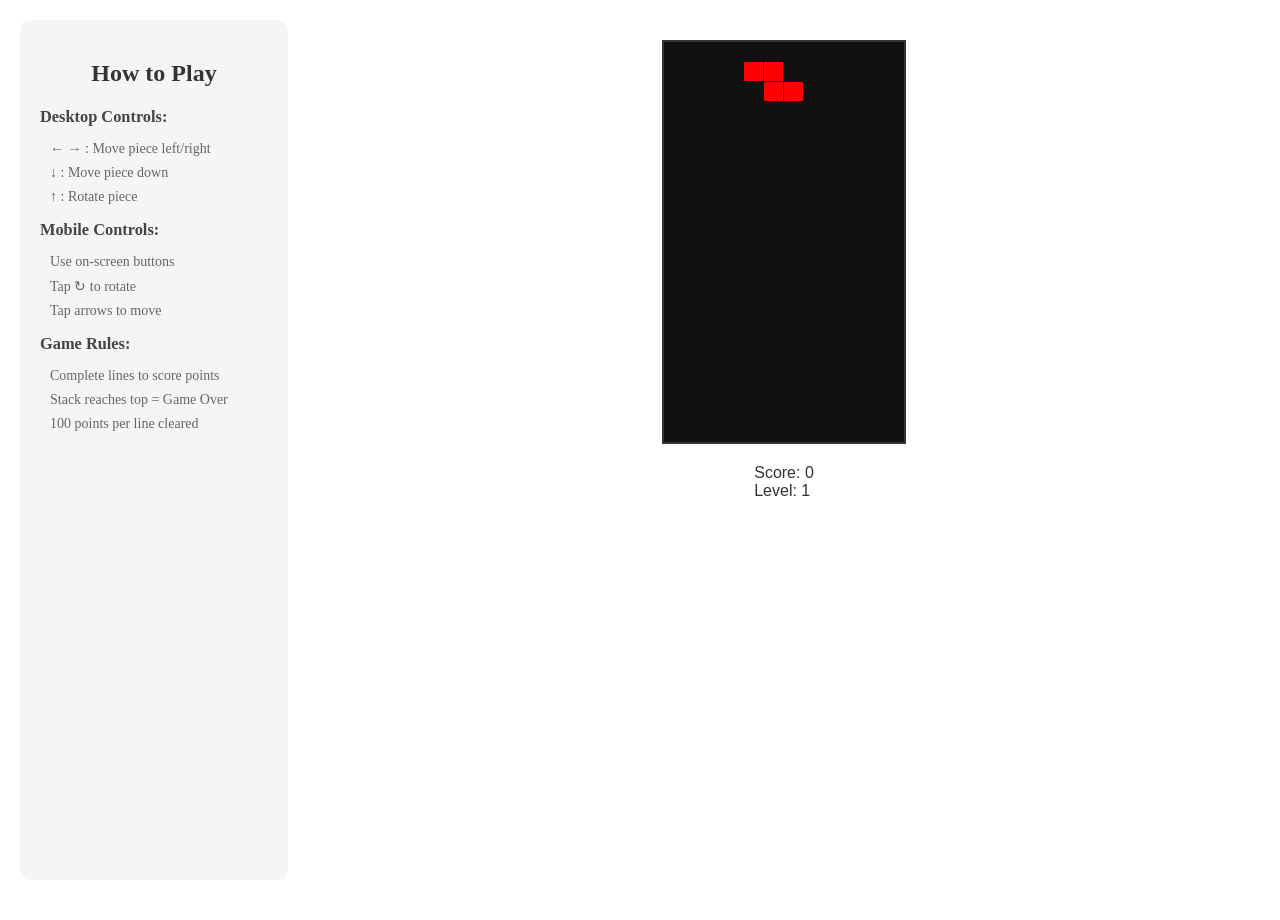
==== index.html @ bd9ed872 "moved files" ====
<!DOCTYPE html>
<html>
    <head>
        <meta name="viewport" content="width=device-width, initial-scale=1.0, maximum-scale=1.0, user-scalable=no">
        <title>Tetris</title>
        <link rel="stylesheet" href="styles.css">
    </head>
<body>
    <div class="wrapper">
        <div class="instructions">
            <h2>How to Play</h2>
            <div class="instruction-content">
                <h3>Desktop Controls:</h3>
                <ul>
                    <li>← → : Move piece left/right</li>
                    <li>↓ : Move piece down</li>
                    <li>↑ : Rotate piece</li>
                </ul>
                
                <h3>Mobile Controls:</h3>
                <ul>
                    <li>Use on-screen buttons</li>
                    <li>Tap ↻ to rotate</li>
                    <li>Tap arrows to move</li>
                </ul>
                
                <h3>Game Rules:</h3>
                <ul>
                    <li>Complete lines to score points</li>
                    <li>Stack reaches top = Game Over</li>
                    <li>100 points per line cleared</li>
                </ul>
            </div>
        </div>
    <div class="game-container">
        <canvas id="tetris" width="240" height="400"></canvas>
        <div class="info">
            <div>Score: <span id="score">0</span></div>
            <div>Level: <span id="level">1</span></div>
        </div>
        <div class="controls">
            <div class="control-row">
                <button class="control-btn" id="rotate">↻</button>
            </div>
            <div class="control-row">
                <button class="control-btn" id="left">←</button>
                <button class="control-btn" id="down">↓</button>
                <button class="control-btn" id="right">→</button>
            </div>
        </div>
    </div>
    <script src="js/tetris.js"></script>
</body>
</html>
---- styles.css ----
body {
    margin: 0;
    padding: 0;
    overflow: hidden;
    touch-action: none;
}

.game-container {
    display: flex;
    flex-direction: column;
    align-items: center;
    padding: 20px;
    width: 100%;
    height: 100vh;
    box-sizing: border-box;
}

canvas {
    border: 2px solid #333;
    background: #111;
    max-width: 100%;
    height: auto;
}

.info {
    margin-top: 20px;
    color: #333;
    font-family: Arial, sans-serif;
}

.controls {
    display: none;
    margin-top: 20px;
    width: 100%;
    max-width: 300px;
}

.control-row {
    display: flex;
    justify-content: center;
    gap: 10px;
    margin: 5px 0;
}

.control-btn {
    width: 60px;
    height: 60px;
    background: #333;
    color: white;
    border: none;
    border-radius: 50%;
    font-size: 24px;
    touch-action: none;
}

@media (max-width: 768px) {
    .controls {
        display: block;
    }
    
    canvas {
        max-height: 60vh;
    }
}

/* Add to existing CSS */
.wrapper {
    display: flex;
    width: 100%;
    height: 100vh;
    padding: 20px;
    box-sizing: border-box;
}

.instructions {
    width: 300px;
    padding: 20px;
    background: #f5f5f5;
    border-radius: 10px;
    margin-right: 20px;
}

.instructions h2 {
    color: #333;
    margin-bottom: 20px;
    text-align: center;
}

.instruction-content {
    font-size: 14px;
}

.instruction-content h3 {
    color: #444;
    margin: 15px 0 10px;
}

.instruction-content ul {
    list-style: none;
    padding-left: 10px;
}

.instruction-content li {
    margin: 8px 0;
    color: #666;
}

@media (max-width: 768px) {
    .wrapper {
        flex-direction: column;
    }
    
    .instructions {
        width: 100%;
        margin-right: 0;
        margin-bottom: 20px;
    }
    
    .game-container {
        height: auto;
    }
}
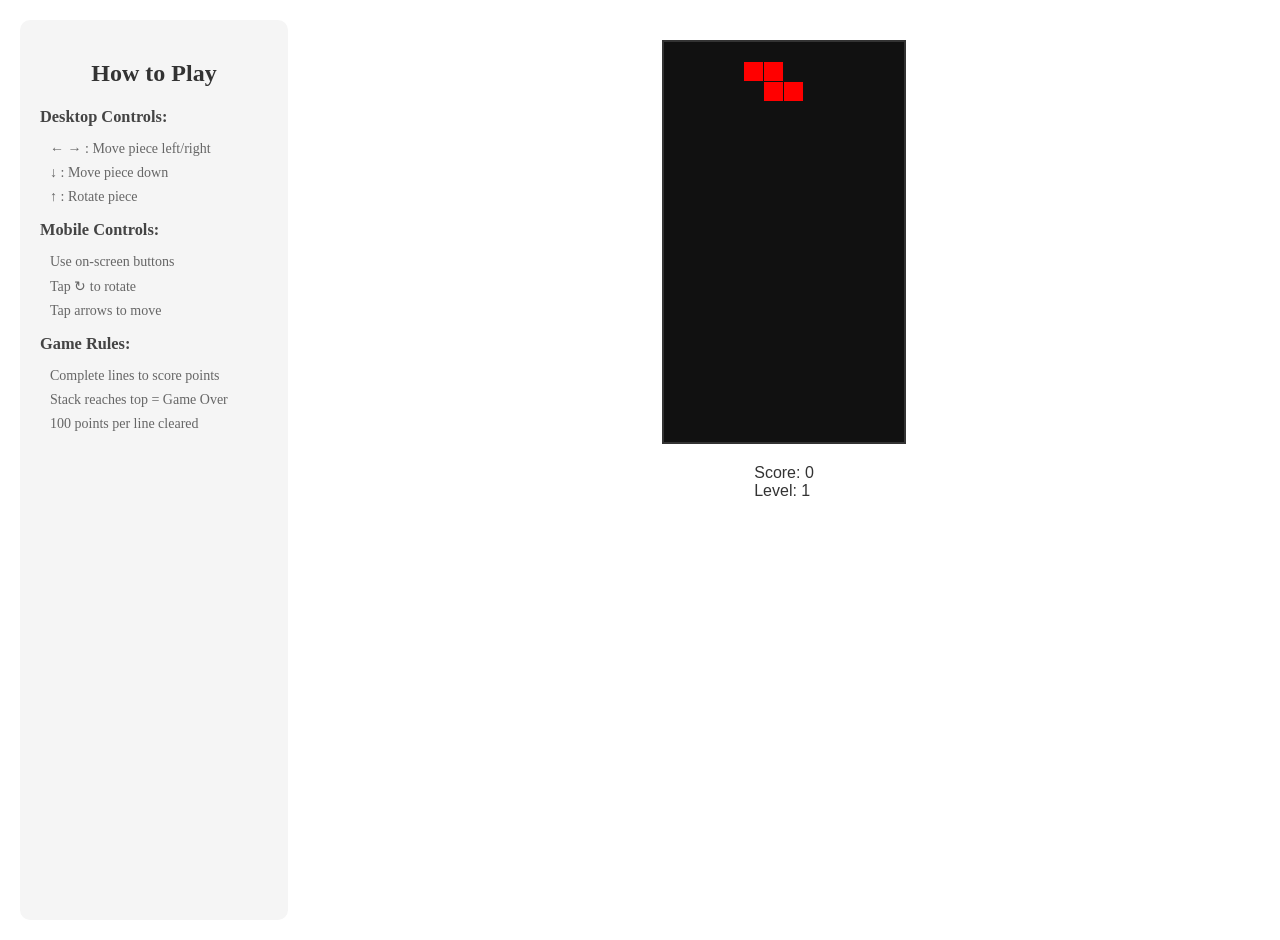
==== commit be842e43: "changes to make mobile work" ====
--- a/index.html
+++ b/index.html
@@ -1,7 +1,7 @@
 <!DOCTYPE html>
 <html>
     <head>
-        <meta name="viewport" content="width=device-width, initial-scale=1.0, maximum-scale=1.0, user-scalable=no">
+        <meta name="viewport" content="width=device-width, initial-scale=1.0, user-scalable=no">
         <title>Tetris</title>
         <link rel="stylesheet" href="styles.css">
     </head>
--- a/styles.css
+++ b/styles.css
@@ -1,8 +1,8 @@
 body {
     margin: 0;
     padding: 0;
-    overflow: hidden;
-    touch-action: none;
+    overflow-y: auto;
+    touch-action: pan-y;
 }
 
 .game-container {
@@ -58,16 +58,37 @@
         display: block;
     }
     
+    body {
+        height: auto;
+        overflow-y: auto;
+    }
+    
+    .wrapper {
+        flex-direction: column;
+        height: auto;
+        min-height: auto;
+    }
+    
+    .instructions {
+        max-height: 40vh;
+        overflow-y: auto;
+        margin-bottom: 20px;
+    }
+    
+    .game-container {
+        height: auto;
+        min-height: 50vh;
+    }
+    
     canvas {
-        max-height: 60vh;
+        max-height: 50vh;
     }
 }
 
 /* Add to existing CSS */
 .wrapper {
     display: flex;
-    width: 100%;
-    height: 100vh;
+    min-height: 100vh;
     padding: 20px;
     box-sizing: border-box;
 }
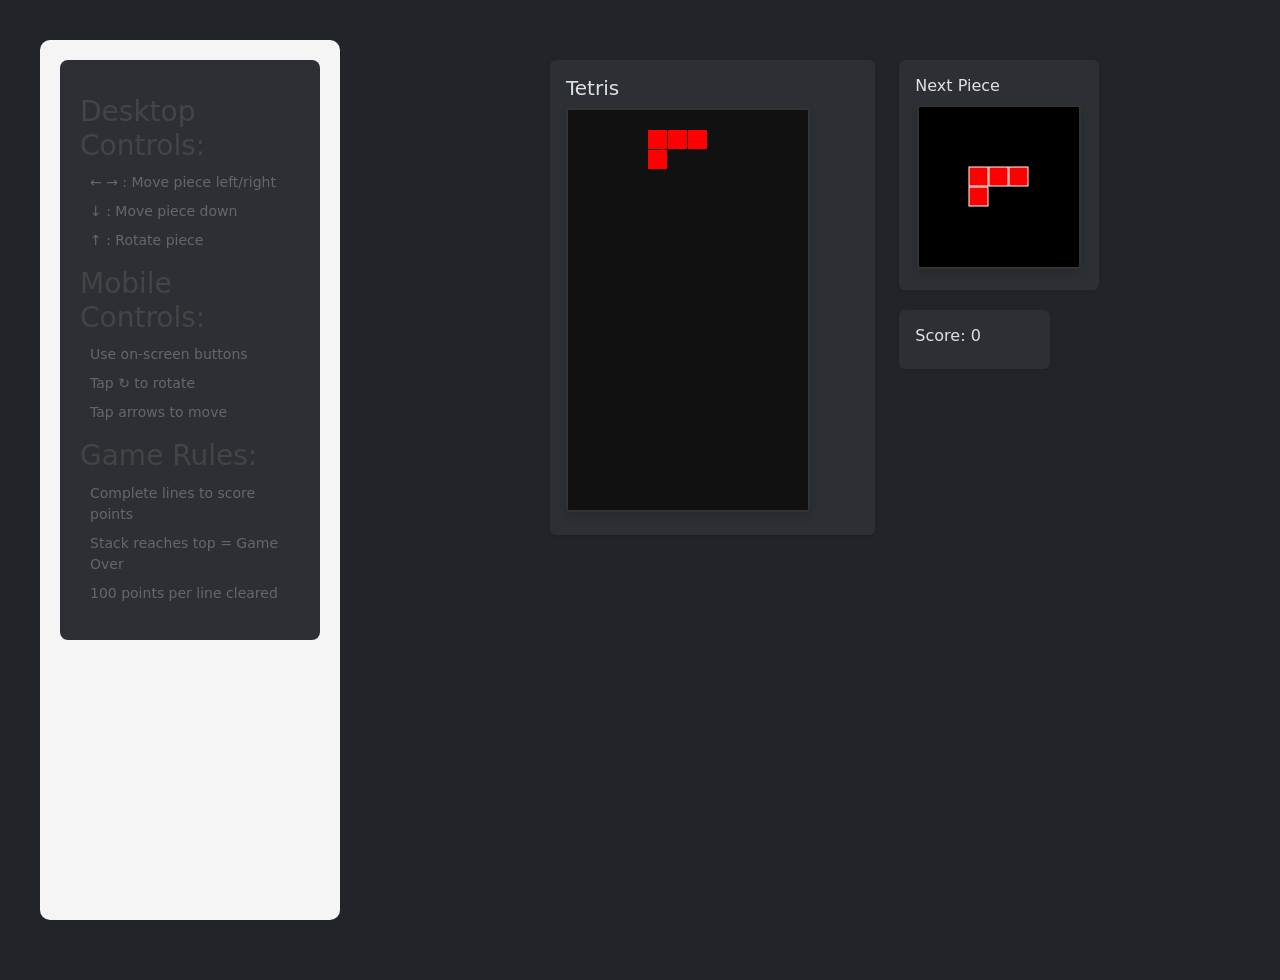
==== commit 88d884b3: "changes to the game to make it more mobile friendly" ====
--- a/index.html
+++ b/index.html
@@ -1,54 +1,116 @@
 <!DOCTYPE html>
-<html>
-    <head>
-        <meta name="viewport" content="width=device-width, initial-scale=1.0, user-scalable=no">
-        <title>Tetris</title>
-        <link rel="stylesheet" href="styles.css">
-    </head>
+<html data-bs-theme="dark">
+<head>
+    <meta name="viewport" content="width=device-width, initial-scale=1.0, user-scalable=no">
+    <title>Tetris</title>
+    <link href="https://cdn.jsdelivr.net/npm/bootstrap@5.3.2/dist/css/bootstrap.min.css" rel="stylesheet">
+    <link rel="stylesheet" href="https://cdnjs.cloudflare.com/ajax/libs/font-awesome/6.4.2/css/all.min.css">
+    <link rel="stylesheet" href="styles.css">
+</head>
 <body>
     <div class="wrapper">
         <div class="instructions">
-            <h2>How to Play</h2>
-            <div class="instruction-content">
-                <h3>Desktop Controls:</h3>
-                <ul>
-                    <li>← → : Move piece left/right</li>
-                    <li>↓ : Move piece down</li>
-                    <li>↑ : Rotate piece</li>
-                </ul>
-                
-                <h3>Mobile Controls:</h3>
-                <ul>
-                    <li>Use on-screen buttons</li>
-                    <li>Tap ↻ to rotate</li>
-                    <li>Tap arrows to move</li>
-                </ul>
-                
-                <h3>Game Rules:</h3>
-                <ul>
-                    <li>Complete lines to score points</li>
-                    <li>Stack reaches top = Game Over</li>
-                    <li>100 points per line cleared</li>
-                </ul>
+            <button class="btn btn-secondary instruction-toggle w-100" type="button" 
+                    data-bs-toggle="collapse" 
+                    data-bs-target="#howToPlay" 
+                    aria-expanded="false">
+                How to Play <i class="fas fa-chevron-down ms-2"></i>
+            </button>
+            <div class="collapse" id="howToPlay">
+                <div class="instruction-content">
+                    <h3>Desktop Controls:</h3>
+                    <ul>
+                        <li>← → : Move piece left/right</li>
+                        <li>↓ : Move piece down</li>
+                        <li>↑ : Rotate piece</li>
+                    </ul>
+                    
+                    <h3>Mobile Controls:</h3>
+                    <ul>
+                        <li>Use on-screen buttons</li>
+                        <li>Tap ↻ to rotate</li>
+                        <li>Tap arrows to move</li>
+                    </ul>
+                    
+                    <h3>Game Rules:</h3>
+                    <ul>
+                        <li>Complete lines to score points</li>
+                        <li>Stack reaches top = Game Over</li>
+                        <li>100 points per line cleared</li>
+                    </ul>
+                </div>
             </div>
         </div>
     <div class="game-container">
-        <canvas id="tetris" width="240" height="400"></canvas>
-        <div class="info">
-            <div>Score: <span id="score">0</span></div>
-            <div>Level: <span id="level">1</span></div>
-        </div>
-        <div class="controls">
-            <div class="control-row">
-                <button class="control-btn" id="rotate">↻</button>
+        <div class="row">
+            <div class="col-md-8">
+                <div class="card shadow-sm">
+                    <div class="card-body">
+                        <h5 class="card-title">Tetris</h5>
+                        <canvas id="tetris" width="240" height="400"></canvas>
+                    </div>
+                </div>
             </div>
-            <div class="control-row">
-                <button class="control-btn" id="left">←</button>
-                <button class="control-btn" id="down">↓</button>
-                <button class="control-btn" id="right">→</button>
+            <div class="col-md-4">
+                <div class="card preview-card shadow-sm">
+                    <div class="card-body">
+                        <h6 class="card-title">Next Piece</h6>
+                        <canvas id="preview" width="160" height="160"></canvas>
+                    </div>
+                </div>
+                <div class="card shadow-sm">
+                    <div class="card-body">
+                        <h6 class="card-title">Score: <span id="score">0</span></h6>
+                    </div>
+                </div>
             </div>
         </div>
     </div>
+    
+    <!-- Single controls section -->
+    <div class="controls-section">
+        <div class="card shadow-sm">
+            <div class="card-body">
+                <h6 class="card-title">Controls</h6>
+                <div class="controls d-flex flex-column align-items-center">
+                    <button id="rotate" class="btn btn-primary btn-control mb-2">
+                        <i class="fas fa-redo"></i>
+                    </button>
+                    <div class="d-flex justify-content-center gap-2">
+                        <button id="left" class="btn btn-primary btn-control">
+                            <i class="fas fa-arrow-left"></i>
+                        </button>
+                        <button id="down" class="btn btn-primary btn-control">
+                            <i class="fas fa-arrow-down"></i>
+                        </button>
+                        <button id="right" class="btn btn-primary btn-control">
+                            <i class="fas fa-arrow-right"></i>
+                        </button>
+                    </div>
+                </div>
+            </div>
+        </div>
+    </div>
+    <script src="https://cdn.jsdelivr.net/npm/bootstrap@5.3.2/dist/js/bootstrap.bundle.min.js"></script>
+    <script>
+        document.addEventListener('DOMContentLoaded', function() {
+            const howToPlay = document.getElementById('howToPlay');
+            const toggle = document.querySelector('.instruction-toggle i');
+            
+            howToPlay.addEventListener('show.bs.collapse', function () {
+                toggle.style.transform = 'rotate(180deg)';
+            });
+            
+            howToPlay.addEventListener('hide.bs.collapse', function () {
+                toggle.style.transform = 'rotate(0deg)';
+            });
+            
+            // Set initial state based on screen size
+            if (window.innerWidth > 768) {
+                new bootstrap.Collapse(howToPlay, { show: true });
+            }
+        });
+    </script>
     <script src="js/tetris.js"></script>
 </body>
 </html>
--- a/styles.css
+++ b/styles.css
@@ -3,6 +3,9 @@
     padding: 0;
     overflow-y: auto;
     touch-action: pan-y;
+    background-color: #212529;
+    padding: 20px;
+    color: #f8f9fa;
 }
 
 .game-container {
@@ -13,6 +16,8 @@
     width: 100%;
     height: 100vh;
     box-sizing: border-box;
+    max-width: 800px;
+    margin: 0 auto;
 }
 
 canvas {
@@ -20,6 +25,8 @@
     background: #111;
     max-width: 100%;
     height: auto;
+    border-radius: 4px;
+    box-shadow: 0 0.25rem 0.5rem rgba(0,0,0,0.15);
 }
 
 .info {
@@ -33,6 +40,7 @@
     margin-top: 20px;
     width: 100%;
     max-width: 300px;
+    gap: 10px;
 }
 
 .control-row {
@@ -99,6 +107,7 @@
     background: #f5f5f5;
     border-radius: 10px;
     margin-right: 20px;
+    margin-bottom: 20px;
 }
 
 .instructions h2 {
@@ -109,6 +118,10 @@
 
 .instruction-content {
     font-size: 14px;
+    background-color: #2c3034;
+    padding: 20px;
+    border-radius: 8px;
+    margin-bottom: 20px;
 }
 
 .instruction-content h3 {
@@ -124,6 +137,30 @@
 .instruction-content li {
     margin: 8px 0;
     color: #666;
+}
+
+.preview-container {
+    margin: 10px 0;
+    padding: 10px;
+    background-color: rgba(0, 0, 0, 0.2);
+    border-radius: 5px;
+}
+
+#preview {
+    background-color: #000;
+    display: block;
+    margin: 5px auto;
+}
+
+.preview-container {
+    margin-top: 20px;
+    text-align: center;
+}
+
+#preview {
+    background: #000;
+    margin-top: 10px;
+    border: 2px solid #333;
 }
 
 @media (max-width: 768px) {
@@ -140,4 +177,89 @@
     .game-container {
         height: auto;
     }
+}
+
+.preview-card {
+    width: 200px;
+    margin-bottom: 20px;
+    background-color: #2c3034;
+    border: none;
+}
+
+.card {
+    background-color: #2c3034;
+    border: none;
+    box-shadow: 0 0.5rem 1rem rgba(0,0,0,0.15);
+}
+
+.btn-primary {
+    background-color: #0d6efd;
+    border: none;
+    padding: 0.8rem;
+    transition: all 0.2s;
+}
+
+.btn-primary:hover {
+    transform: scale(1.05);
+    background-color: #0b5ed7;
+}
+
+#tetris {
+    background-color: #111;
+}
+
+.instruction-toggle {
+    display: none;
+}
+
+.btn-control {
+    width: 45px;
+    height: 45px;
+    padding: 0.5rem;
+    touch-action: manipulation;
+    -webkit-touch-callout: none;
+    -webkit-user-select: none;
+    user-select: none;
+}
+
+.controls-section {
+    display: none;
+}
+
+/* Media Queries */
+@media (max-width: 768px) {
+    .instruction-toggle {
+        display: block;
+        margin-bottom: 1rem;
+    }
+    
+    .instructions {
+        width: 100%;
+        background: none;
+        padding: 0;
+    }
+    
+    .instruction-content {
+        margin-bottom: 1rem;
+    }
+    
+    .btn-control {
+        width: 60px;
+        height: 60px;
+    }
+    
+    .controls-section {
+        display: block;
+        margin-top: 1rem;
+    }
+}
+
+@media (min-width: 769px) {
+    .instruction-toggle {
+        display: none;
+    }
+    
+    .controls-section {
+        display: none !important;
+    }
 }
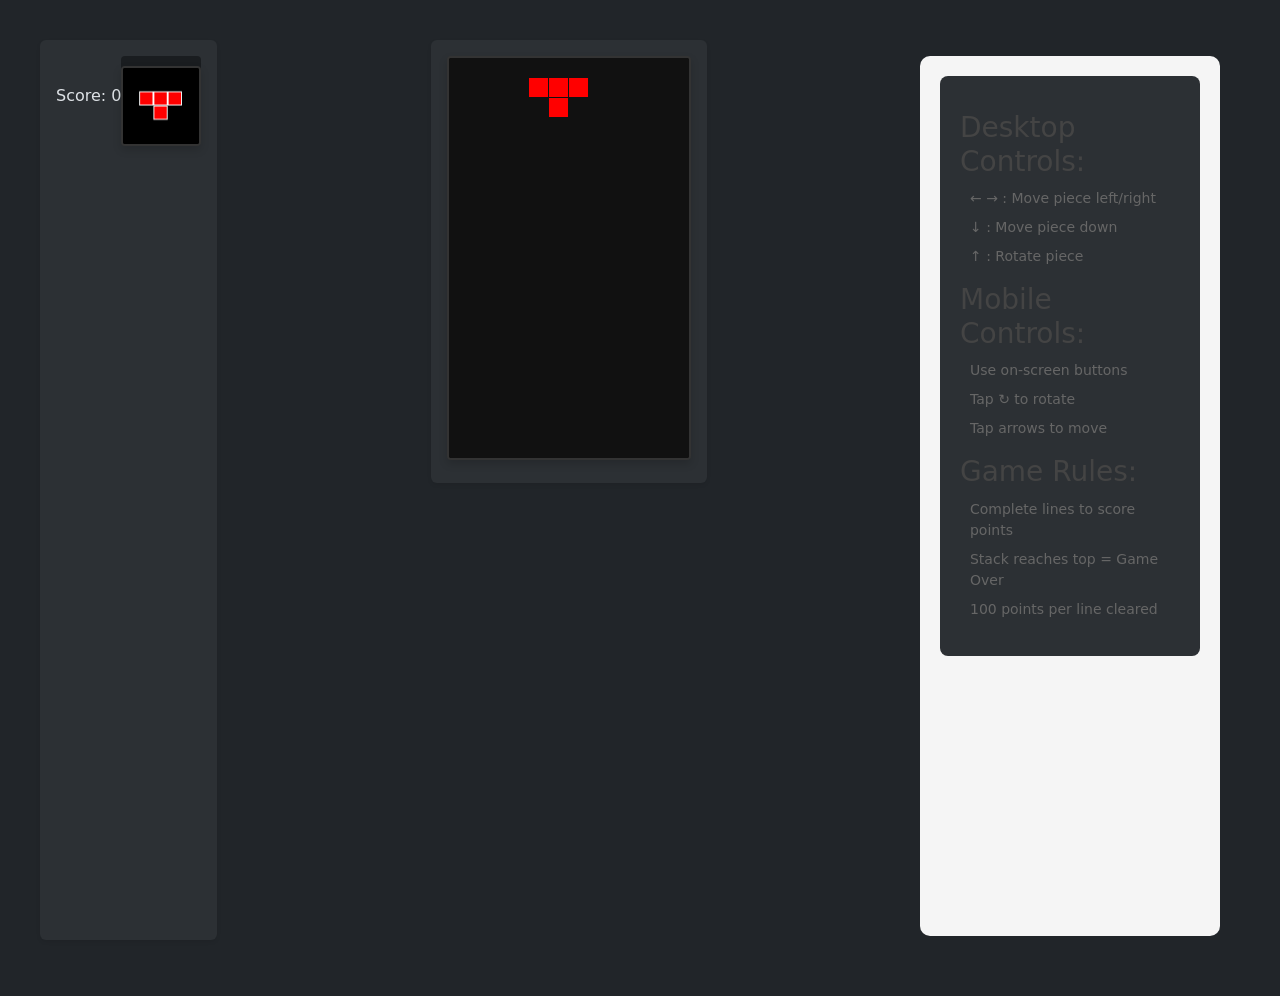
==== commit 6eceed95: "changes to game" ====
--- a/index.html
+++ b/index.html
@@ -9,7 +9,57 @@
 </head>
 <body>
     <div class="wrapper">
-        <div class="instructions">
+        <!-- Score and preview at top -->
+        <div class="card shadow-sm mb-3">
+            <div class="card-body">
+                <div class="d-flex justify-content-between align-items-center">
+                    <h6 class="card-title mb-0">Score: <span id="score">0</span></h6>
+                    <div class="preview-mini">
+                        <canvas id="preview" width="80" height="80"></canvas>
+                    </div>
+                </div>
+            </div>
+        </div>
+
+        <!-- Game container -->
+        <div class="game-container mb-3">
+            <div class="row justify-content-center">
+                <div class="col-12">
+                    <div class="card shadow-sm">
+                        <div class="card-body">
+                            <canvas id="tetris" width="240" height="400"></canvas>
+                        </div>
+                    </div>
+                </div>
+            </div>
+        </div>
+
+        <!-- Controls section moved between game and instructions -->
+        <div class="controls-section mb-3">
+            <div class="card shadow-sm">
+                <div class="card-body">
+                    <div class="controls d-flex flex-column align-items-center">
+                        <button id="rotate" class="btn btn-primary btn-control mb-2">
+                            <i class="fas fa-redo"></i>
+                        </button>
+                        <div class="d-flex justify-content-center gap-2">
+                            <button id="left" class="btn btn-primary btn-control">
+                                <i class="fas fa-arrow-left"></i>
+                            </button>
+                            <button id="down" class="btn btn-primary btn-control">
+                                <i class="fas fa-arrow-down"></i>
+                            </button>
+                            <button id="right" class="btn btn-primary btn-control">
+                                <i class="fas fa-arrow-right"></i>
+                            </button>
+                        </div>
+                    </div>
+                </div>
+            </div>
+        </div>
+        
+        <!-- Instructions at bottom -->
+        <div class="instructions mt-3">
             <button class="btn btn-secondary instruction-toggle w-100" type="button" 
                     data-bs-toggle="collapse" 
                     data-bs-target="#howToPlay" 
@@ -41,55 +91,6 @@
                 </div>
             </div>
         </div>
-    <div class="game-container">
-        <div class="row">
-            <div class="col-md-8">
-                <div class="card shadow-sm">
-                    <div class="card-body">
-                        <h5 class="card-title">Tetris</h5>
-                        <canvas id="tetris" width="240" height="400"></canvas>
-                    </div>
-                </div>
-            </div>
-            <div class="col-md-4">
-                <div class="card preview-card shadow-sm">
-                    <div class="card-body">
-                        <h6 class="card-title">Next Piece</h6>
-                        <canvas id="preview" width="160" height="160"></canvas>
-                    </div>
-                </div>
-                <div class="card shadow-sm">
-                    <div class="card-body">
-                        <h6 class="card-title">Score: <span id="score">0</span></h6>
-                    </div>
-                </div>
-            </div>
-        </div>
-    </div>
-    
-    <!-- Single controls section -->
-    <div class="controls-section">
-        <div class="card shadow-sm">
-            <div class="card-body">
-                <h6 class="card-title">Controls</h6>
-                <div class="controls d-flex flex-column align-items-center">
-                    <button id="rotate" class="btn btn-primary btn-control mb-2">
-                        <i class="fas fa-redo"></i>
-                    </button>
-                    <div class="d-flex justify-content-center gap-2">
-                        <button id="left" class="btn btn-primary btn-control">
-                            <i class="fas fa-arrow-left"></i>
-                        </button>
-                        <button id="down" class="btn btn-primary btn-control">
-                            <i class="fas fa-arrow-down"></i>
-                        </button>
-                        <button id="right" class="btn btn-primary btn-control">
-                            <i class="fas fa-arrow-right"></i>
-                        </button>
-                    </div>
-                </div>
-            </div>
-        </div>
     </div>
     <script src="https://cdn.jsdelivr.net/npm/bootstrap@5.3.2/dist/js/bootstrap.bundle.min.js"></script>
     <script>
--- a/styles.css
+++ b/styles.css
@@ -16,8 +16,9 @@
     width: 100%;
     height: 100vh;
     box-sizing: border-box;
-    max-width: 800px;
+    max-width: 500px;
     margin: 0 auto;
+    padding: 0 10px;
 }
 
 canvas {
@@ -75,21 +76,71 @@
         flex-direction: column;
         height: auto;
         min-height: auto;
+        padding: 10px;
+        display: flex;
+        flex-direction: column;
+        min-height: 100vh;
     }
     
     .instructions {
         max-height: 40vh;
         overflow-y: auto;
         margin-bottom: 20px;
+        margin-top: auto;
+        padding-top: 10px;
     }
     
     .game-container {
         height: auto;
         min-height: 50vh;
+        flex: 1;
+        display: flex;
+        flex-direction: column;
     }
     
     canvas {
         max-height: 50vh;
+        max-height: calc(100vh - 300px);
+        width: auto;
+    }
+    
+    .controls-section {
+        position: sticky;
+        top: 0;
+        z-index: 1000;
+        background-color: #212529;
+        padding-top: 10px;
+    }
+    
+    .btn-control {
+        width: 50px;
+        height: 50px;
+        padding: 0.5rem;
+    }
+    
+    .wrapper {
+        padding: 10px;
+        display: flex;
+        flex-direction: column;
+    }
+    
+    .game-container {
+        flex: none;  /* Remove flex grow */
+        margin-bottom: 1rem;
+    }
+    
+    .controls-section {
+        display: block;
+        margin-bottom: 1rem;
+    }
+    
+    canvas#tetris {
+        max-height: 60vh;  /* Adjust game height */
+        width: auto;
+    }
+    
+    .instructions {
+        margin-top: 0;  /* Remove auto margin */
     }
 }
 
@@ -262,4 +313,11 @@
     .controls-section {
         display: none !important;
     }
+}
+
+.preview-mini {
+    width: 80px;
+    height: 80px;
+    background-color: #1a1d20;
+    border-radius: 4px;
 }
